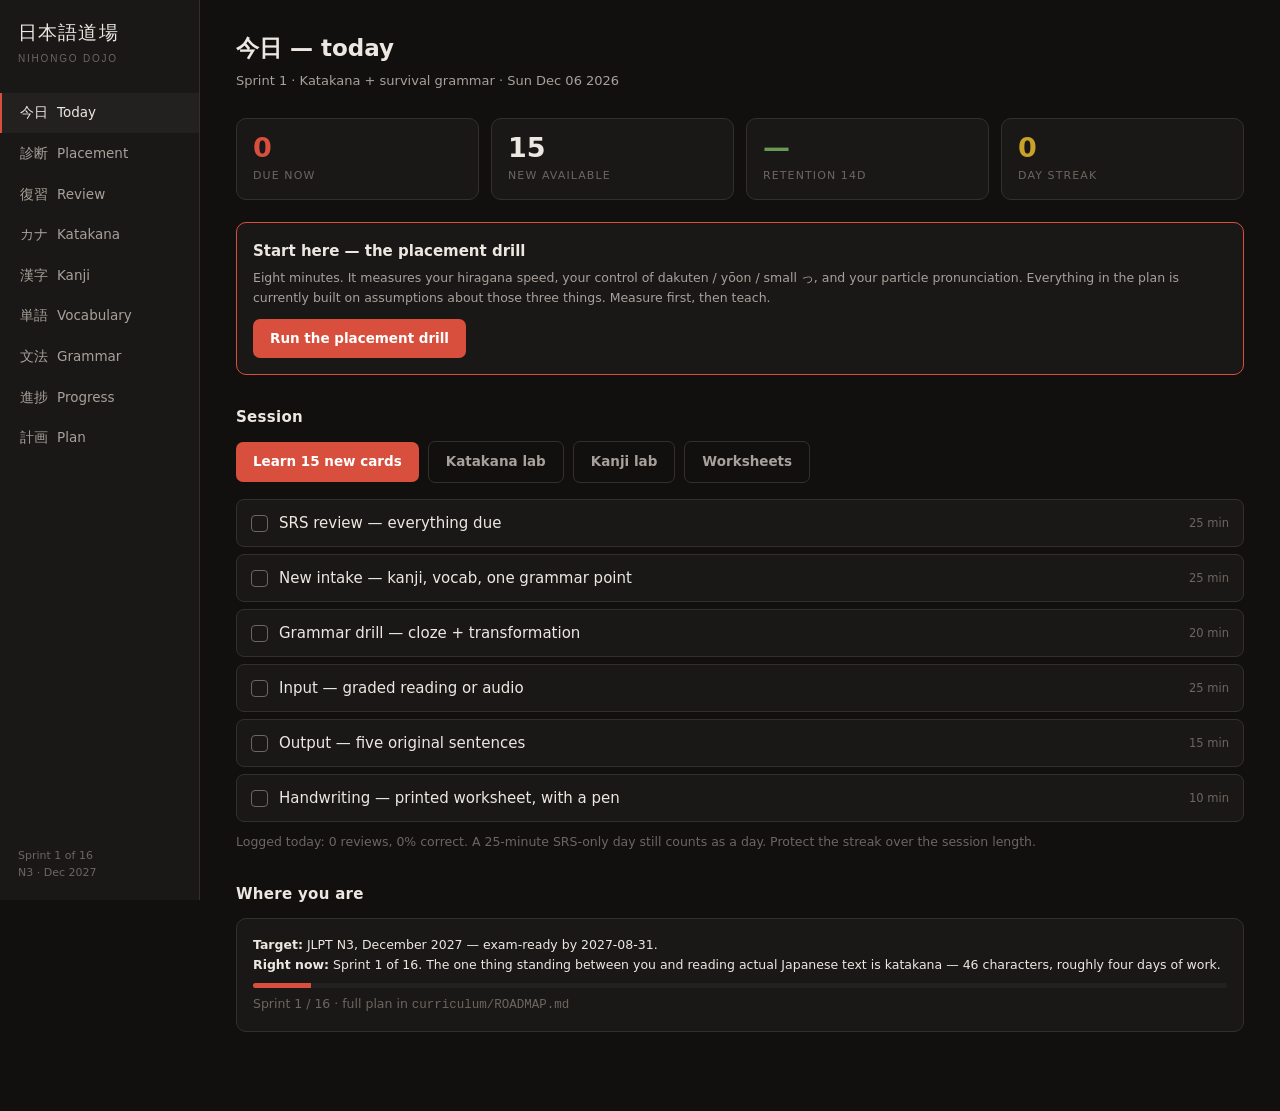
==== dashboard/index.html @ 20fda976 "Nihongo Dojo: offline Japanese trainer, kana to N3 A self-contained Japanese course that runs from t" ====
<!doctype html>
<html lang="en">
<head>
<meta charset="utf-8">
<meta name="viewport" content="width=device-width,initial-scale=1">
<title>日本語道場 — Nihongo Dojo</title>
<link rel="stylesheet" href="style.css">
</head>
<body>
<div id="app">
  <nav>
    <div class="brand">日本語道場<small>nihongo dojo</small></div>
    <div class="navs">
      <button data-v="today" class="on">今日 <span>Today</span></button>
      <button data-v="placement">診断 <span>Placement</span></button>
      <button data-v="review">復習 <span>Review</span> <span class="badge" id="dueBadge"></span></button>
      <button data-v="kana">カナ <span>Katakana</span></button>
      <button data-v="kanji">漢字 <span>Kanji</span></button>
      <button data-v="vocab">単語 <span>Vocabulary</span></button>
      <button data-v="grammar">文法 <span>Grammar</span></button>
      <button data-v="progress">進捗 <span>Progress</span></button>
      <button data-v="plan">計画 <span>Plan</span></button>
    </div>
    <div class="foot">Sprint 1 of 16<br>N3 · Dec 2027</div>
  </nav>
  <main id="main"></main>
</div>

<script src="../data/kana.js"></script>
<script src="../data/placement.js"></script>
<script src="../data/kanji.js"></script>
<script src="../data/vocab.js"></script>
<script src="../data/grammar.js"></script>
<script src="app.js"></script>
</body>
</html>
---- dashboard/style.css ----
/* 日本語道場 — sumi ink and vermilion. Dark by default; print-safe where it matters. */
:root{
  --bg:#12100f; --bg2:#1a1816; --bg3:#232020; --line:#332f2c;
  --ink:#ece7e1; --ink2:#a8a09a; --ink3:#6d6560;
  --aka:#d94f3d;      /* vermilion — the seal colour */
  --ai:#5b8fa8;       /* indigo */
  --midori:#6a9955;   /* green, for correct */
  --kin:#c9a227;      /* gold, for streaks */
  --r:10px;
  --jp:"UD Digi Kyokasho N-R","Yu Gothic UI","Yu Gothic","Hiragino Sans","Noto Sans JP","MS Gothic",sans-serif;
}
*{box-sizing:border-box}
html,body{margin:0;padding:0;height:100%}
body{background:var(--bg);color:var(--ink);
  font:15px/1.6 "Inter","Segoe UI",system-ui,sans-serif;-webkit-font-smoothing:antialiased}
.jp{font-family:var(--jp)}
ruby rt{font-size:.5em;color:var(--ink2);font-weight:400}

/* layout */
#app{display:flex;min-height:100vh}
nav{width:200px;flex:0 0 200px;background:var(--bg2);border-right:1px solid var(--line);
  padding:18px 0;display:flex;flex-direction:column;position:sticky;top:0;height:100vh}
nav .brand{font-family:var(--jp);font-size:19px;padding:0 18px 4px;letter-spacing:.06em}
nav .brand small{display:block;font-family:inherit;font-size:10px;color:var(--ink3);
  letter-spacing:.18em;text-transform:uppercase;margin-top:3px}
nav .navs{margin-top:22px;display:flex;flex-direction:column;gap:1px}
nav button{all:unset;cursor:pointer;padding:9px 18px;font-size:13.5px;color:var(--ink2);
  display:flex;align-items:center;gap:9px;border-left:2px solid transparent}
nav button:hover{background:var(--bg3);color:var(--ink)}
nav button.on{color:var(--ink);background:var(--bg3);border-left-color:var(--aka)}
nav button .badge{margin-left:auto;background:var(--aka);color:#fff;font-size:10px;
  padding:1px 6px;border-radius:9px;font-weight:600}
nav .foot{margin-top:auto;padding:0 18px;font-size:11px;color:var(--ink3)}
main{flex:1;padding:30px 36px 80px;max-width:1100px}
h1{font-size:23px;margin:0 0 4px;font-weight:600}
h1 + .sub{color:var(--ink2);font-size:13px;margin-bottom:26px}
h2{font-size:15px;margin:30px 0 12px;font-weight:600;letter-spacing:.02em}
h2:first-child{margin-top:0}

/* cards & bits */
.grid{display:grid;gap:12px}
.cols3{grid-template-columns:repeat(3,1fr)}
.cols4{grid-template-columns:repeat(4,1fr)}
.card{background:var(--bg2);border:1px solid var(--line);border-radius:var(--r);padding:16px}
.stat{background:var(--bg2);border:1px solid var(--line);border-radius:var(--r);padding:14px 16px}
.stat .n{font-size:27px;font-weight:650;line-height:1.1;font-variant-numeric:tabular-nums}
.stat .l{font-size:11px;color:var(--ink3);text-transform:uppercase;letter-spacing:.1em;margin-top:5px}
.stat.aka .n{color:var(--aka)} .stat.kin .n{color:var(--kin)} .stat.mid .n{color:var(--midori)}
.btn{all:unset;cursor:pointer;background:var(--aka);color:#fff;padding:9px 17px;border-radius:7px;
  font-size:13.5px;font-weight:550;display:inline-block;text-align:center}
.btn:hover{filter:brightness(1.12)}
.btn.ghost{background:transparent;border:1px solid var(--line);color:var(--ink2)}
.btn.ghost:hover{border-color:var(--ink3);color:var(--ink)}
.btn.wide{display:block;width:100%}
.row{display:flex;gap:9px;flex-wrap:wrap;align-items:center}
.muted{color:var(--ink2)} .dim{color:var(--ink3)} .small{font-size:12.5px}
.tag{font-size:10.5px;padding:2px 7px;border-radius:5px;background:var(--bg3);color:var(--ink2);
  letter-spacing:.04em}
hr{border:0;border-top:1px solid var(--line);margin:22px 0}
.bar{height:5px;background:var(--bg3);border-radius:3px;overflow:hidden;margin-top:8px}
.bar>i{display:block;height:100%;background:var(--aka)}

/* today checklist */
.blocks{display:flex;flex-direction:column;gap:7px}
.blk{display:flex;align-items:center;gap:11px;background:var(--bg2);border:1px solid var(--line);
  border-radius:8px;padding:11px 14px;cursor:pointer}
.blk:hover{border-color:var(--ink3)}
.blk .box{width:17px;height:17px;border:1.5px solid var(--ink3);border-radius:4px;flex:0 0 auto;
  display:grid;place-items:center;font-size:11px;color:transparent}
.blk.done{opacity:.5}
.blk.done .box{background:var(--midori);border-color:var(--midori);color:#fff}
.blk .mins{margin-left:auto;font-size:11.5px;color:var(--ink3)}

/* review */
#review{max-width:640px;margin:0 auto}
.q{background:var(--bg2);border:1px solid var(--line);border-radius:14px;padding:38px 26px;
  text-align:center;min-height:230px;display:flex;flex-direction:column;justify-content:center;gap:14px}
.q .prompt-xl{font-family:var(--jp);font-size:92px;line-height:1.05}
.q .prompt-lg{font-family:var(--jp);font-size:40px;line-height:1.3}
.q .prompt-md{font-family:var(--jp);font-size:25px;line-height:1.6}
.q .prompt-en{font-size:22px}
.q .ans{font-size:26px;color:var(--aka);font-weight:600}
.q .ans .jp{font-size:52px}
.q .mn{font-size:13px;color:var(--ink2);max-width:430px;margin:0 auto;line-height:1.55}
.q .exw{font-size:14px;color:var(--ink2);font-family:var(--jp)}
.q input{all:unset;font-family:var(--jp);font-size:30px;text-align:center;border-bottom:2px solid var(--line);
  color:var(--ink);padding:5px 10px;width:230px;margin:0 auto}
.q input:focus{border-color:var(--aka)}
.grades{display:grid;grid-template-columns:repeat(4,1fr);gap:8px;margin-top:14px}
.grades button{all:unset;cursor:pointer;text-align:center;padding:11px 0;border-radius:8px;
  border:1px solid var(--line);font-size:13px;font-weight:550}
.grades button small{display:block;font-size:10px;color:var(--ink3);font-weight:400;margin-top:2px}
.g0{color:#e07b6c} .g0:hover{background:#3a201c} .g1{color:#d9a84f} .g1:hover{background:#35291a}
.g2{color:#7fb063} .g2:hover{background:#1f2c1b} .g3{color:#6a9fb8} .g3:hover{background:#1b2730}
.progressline{display:flex;gap:3px;margin-bottom:18px}
.progressline i{height:3px;flex:1;background:var(--bg3);border-radius:2px}
.progressline i.ok{background:var(--midori)} .progressline i.no{background:var(--aka)}
.progressline i.now{background:var(--ink2)}

/* kana / kanji grids */
.kgrid{display:grid;grid-template-columns:repeat(auto-fill,minmax(74px,1fr));gap:7px}
.kcell{background:var(--bg2);border:1px solid var(--line);border-radius:8px;padding:9px 4px;
  text-align:center;cursor:pointer}
.kcell:hover{border-color:var(--aka)}
.kcell .c{font-family:var(--jp);font-size:30px;line-height:1.15}
.kcell .r{font-size:10.5px;color:var(--ink3);margin-top:3px}
.kcell.new{border-left:2px solid var(--ink3)}
.kcell.learning{border-left:2px solid var(--kin)}
.kcell.known{border-left:2px solid var(--midori)}
.detail{position:fixed;inset:0;background:rgba(8,7,6,.82);display:grid;place-items:center;z-index:50;padding:24px}
.detail .inner{background:var(--bg2);border:1px solid var(--line);border-radius:14px;padding:26px 30px;
  max-width:620px;width:100%;max-height:84vh;overflow:auto}
.detail .big{font-family:var(--jp);font-size:108px;line-height:1;text-align:center}
.detail dl{display:grid;grid-template-columns:96px 1fr;gap:7px 14px;margin:18px 0 0;font-size:13.5px}
.detail dt{color:var(--ink3);font-size:11.5px;text-transform:uppercase;letter-spacing:.08em;padding-top:3px}
.detail dd{margin:0}
.wordlist{display:flex;flex-direction:column;gap:6px}
.wordlist .w{display:flex;gap:10px;align-items:baseline;font-family:var(--jp);font-size:17px}
.wordlist .w em{font-family:"Inter",sans-serif;font-size:12.5px;color:var(--ink2);font-style:normal}

/* lists */
table{width:100%;border-collapse:collapse;font-size:13.5px}
th{text-align:left;font-size:10.5px;color:var(--ink3);text-transform:uppercase;letter-spacing:.09em;
  padding:0 10px 8px;border-bottom:1px solid var(--line);font-weight:600}
td{padding:9px 10px;border-bottom:1px solid var(--line);vertical-align:top}
tr:hover td{background:var(--bg2)}
td .jp{font-size:16px}
.gitem{background:var(--bg2);border:1px solid var(--line);border-radius:10px;padding:0;margin-bottom:8px;
  overflow:hidden}
.gitem > summary{cursor:pointer;padding:13px 16px;font-weight:550;display:flex;gap:10px;align-items:center;
  list-style:none}
.gitem > summary::-webkit-details-marker{display:none}
.gitem > summary::before{content:"›";color:var(--aka);font-size:17px;transition:transform .15s}
.gitem[open] > summary::before{transform:rotate(90deg)}
.gitem > summary .gl{color:var(--ink3);font-size:12px;font-weight:400;margin-left:auto}
.gbody{padding:0 16px 16px;border-top:1px solid var(--line);padding-top:14px}
.gbody .form{font-family:var(--jp);background:var(--bg3);padding:9px 12px;border-radius:7px;
  font-size:14px;margin-bottom:12px}
.gbody .ex{font-family:var(--jp);font-size:16px;margin:5px 0 1px}
.gbody .ex + .ent{font-family:"Inter",sans-serif;font-size:12.5px;color:var(--ink2);margin:0 0 9px}
.gbody .contrast{border-left:2px solid var(--aka);padding:4px 0 4px 12px;margin:14px 0 0;
  font-size:13px;color:var(--ink2)}

/* heatmap */
.heat{display:flex;gap:3px;flex-wrap:wrap}
.heat i{width:12px;height:12px;border-radius:2px;background:var(--bg3)}
.heat i.h1{background:#2d3a26} .heat i.h2{background:#405130} .heat i.h3{background:#5a7340}
.heat i.h4{background:#7fa355}
.center{text-align:center}
.pad{padding:50px 0}
@media (max-width:900px){nav{width:62px;flex:0 0 62px}nav .brand small,nav button span,nav .foot{display:none}
  main{padding:22px 16px 70px}.cols4,.cols3{grid-template-columns:repeat(2,1fr)}}
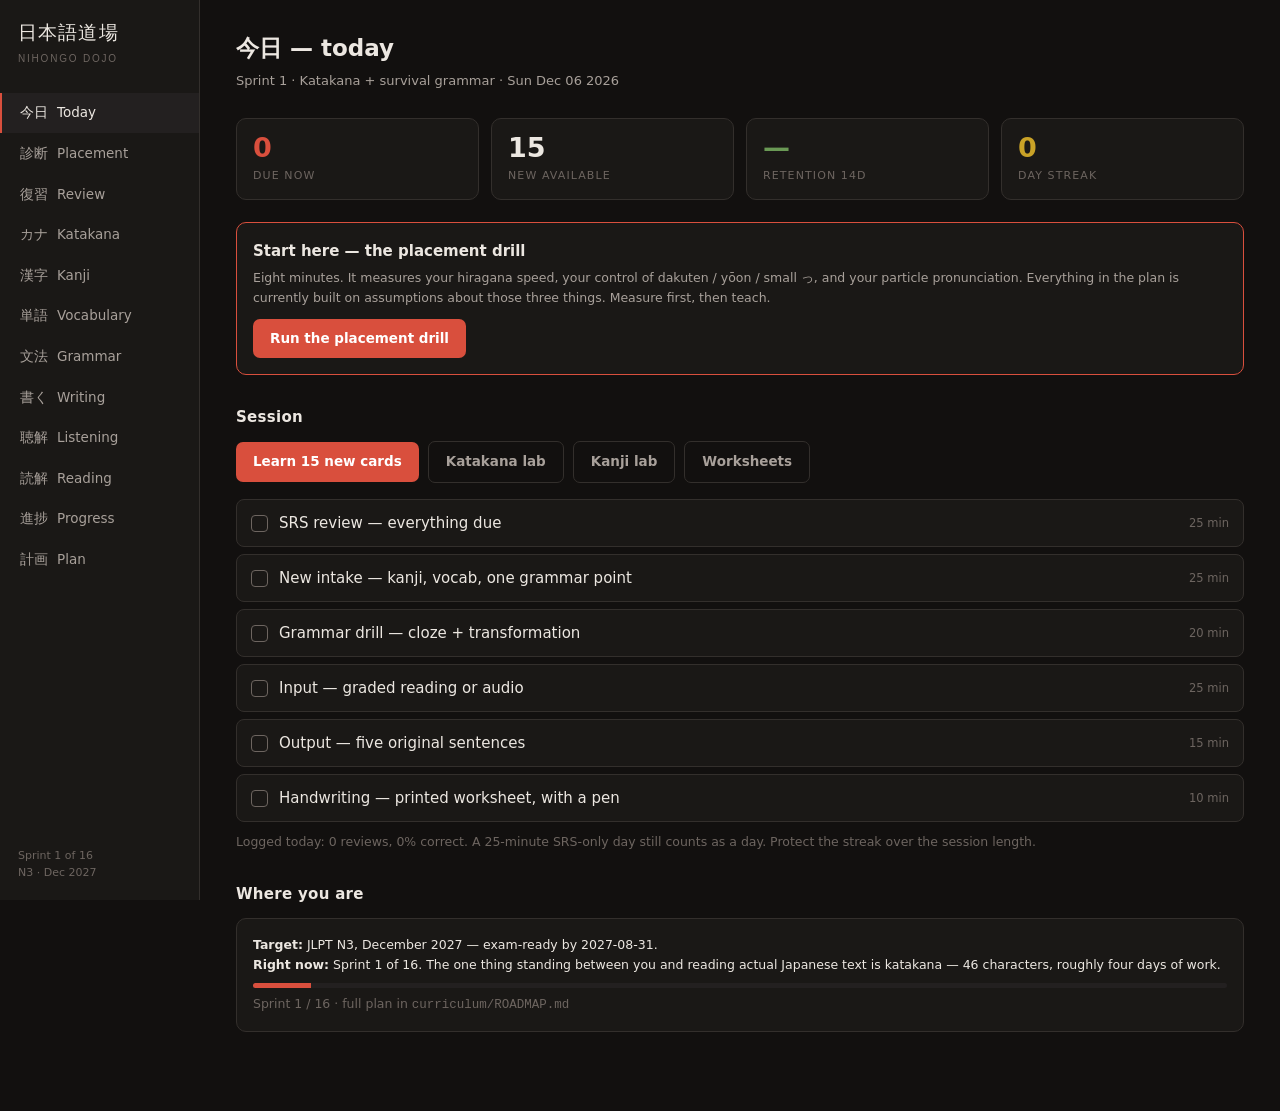
==== commit fcfb2b16: "Installed app, touchscreen handwriting, audio, reading, and the N4 block Install - assets/make-icon." ====
--- a/dashboard/index.html
+++ b/dashboard/index.html
@@ -18,6 +18,9 @@
       <button data-v="kanji">漢字 <span>Kanji</span></button>
       <button data-v="vocab">単語 <span>Vocabulary</span></button>
       <button data-v="grammar">文法 <span>Grammar</span></button>
+      <button data-v="write">書く <span>Writing</span></button>
+      <button data-v="listen">聴解 <span>Listening</span></button>
+      <button data-v="read">読解 <span>Reading</span></button>
       <button data-v="progress">進捗 <span>Progress</span></button>
       <button data-v="plan">計画 <span>Plan</span></button>
     </div>
@@ -29,8 +32,15 @@
 <script src="../data/kana.js"></script>
 <script src="../data/placement.js"></script>
 <script src="../data/kanji.js"></script>
+<script src="../data/kanji-b.js"></script>
+<script src="../data/kanji-c.js"></script>
 <script src="../data/vocab.js"></script>
 <script src="../data/grammar.js"></script>
+<script src="../data/vocab-n4.js"></script>
+<script src="../data/grammar-n4.js"></script>
+<script src="../data/reading.js"></script>
+<script src="audio.js"></script>
+<script src="canvas.js"></script>
 <script src="app.js"></script>
 </body>
 </html>
--- a/dashboard/style.css
+++ b/dashboard/style.css
@@ -150,3 +150,26 @@
 .pad{padding:50px 0}
 @media (max-width:900px){nav{width:62px;flex:0 0 62px}nav .brand small,nav button span,nav .foot{display:none}
   main{padding:22px 16px 70px}.cols4,.cols3{grid-template-columns:repeat(2,1fr)}}
+
+/* ---- handwriting pad + touchscreen affordances ---- */
+.pad{width:min(62vw,300px);max-width:100%;background:var(--bg3);border:1px solid var(--line);
+  border-radius:10px;display:block;margin:0 auto;touch-action:none;cursor:crosshair}
+.pad-lg{width:min(86vw,380px)}
+.pad-btn{padding:9px 15px !important;font-size:13px}
+
+/* On a coarse pointer every target grows. A 13px link is fine with a mouse and useless with a
+   thumb; the WCAG floor is 44px and tapping the wrong grade corrupts the SRS schedule. */
+@media (pointer: coarse){
+  nav button{padding:14px 18px;font-size:15px}
+  .btn{padding:13px 20px;font-size:15px}
+  .grades button{padding:17px 0;font-size:15px}
+  .kcell{padding:13px 4px}
+  .kcell .c{font-size:34px}
+  .blk{padding:15px 14px}
+  .gitem > summary{padding:16px}
+  td{padding:13px 10px}
+  .q input{font-size:34px;width:min(78vw,300px)}
+  details summary{min-height:30px}
+}
+/* a stylus is a fine pointer on a touch device — do not shrink anything back */
+@media (pointer: coarse) and (hover: hover){ .btn{padding:13px 20px} }
